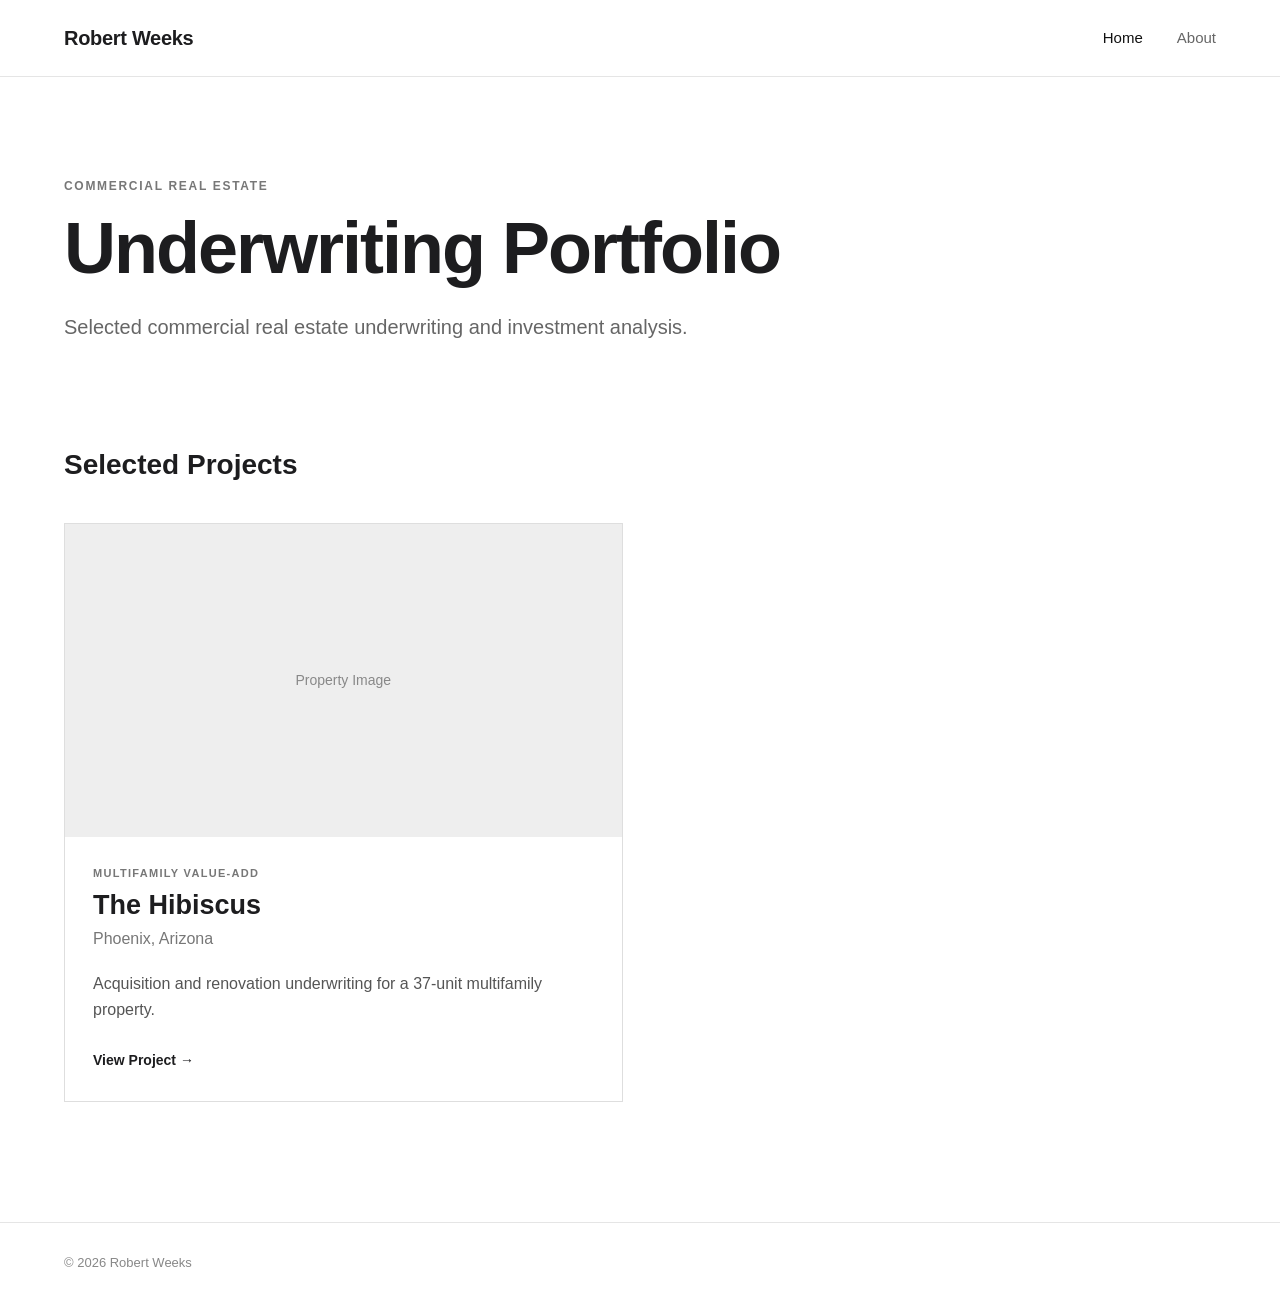
==== index.html @ 33f570c2 "Buils initial portfolio website" ====
<!DOCTYPE html>
<html lang="en">
<head>
    <meta charset="UTF-8">
    <meta name="viewport" content="width=device-width, initial-scale=1.0">

    <title>Robert Weeks | Underwriting Portfolio</title>

    <link rel="stylesheet" href="style.css">
</head>

<body>

    <header class="site-header">
        <div class="container nav-container">

            <a href="index.html" class="logo">Robert Weeks</a>

            <nav>
                <a href="index.html" class="active">Home</a>
                <a href="about.html">About</a>
            </nav>

        </div>
    </header>


    <main>

        <section class="hero">
            <div class="container">

                <p class="eyebrow">Commercial Real Estate</p>

                <h1>Underwriting Portfolio</h1>

                <p class="hero-description">
                    Selected commercial real estate underwriting and investment analysis.
                </p>

            </div>
        </section>


        <section class="projects-section">
            <div class="container">

                <h2>Selected Projects</h2>

                <div class="project-grid">

                    <a href="projects/hibiscus.html" class="project-card">

                        <div class="project-image-placeholder">
                            Property Image
                        </div>

                        <div class="project-info">

                            <p class="project-type">
                                Multifamily Value-Add
                            </p>

                            <h3>The Hibiscus</h3>

                            <p class="project-location">
                                Phoenix, Arizona
                            </p>

                            <p class="project-description">
                                Acquisition and renovation underwriting for a
                                37-unit multifamily property.
                            </p>

                            <span class="view-project">
                                View Project →
                            </span>

                        </div>

                    </a>

                </div>

            </div>
        </section>

    </main>


    <footer>
        <div class="container">
            <p>© 2026 Robert Weeks</p>
        </div>
    </footer>

</body>
</html>
---- style.css ----
/* ------------------------------
   GLOBAL
------------------------------ */

* {
    box-sizing: border-box;
    margin: 0;
    padding: 0;
}

body {
    font-family: Arial, Helvetica, sans-serif;
    color: #1d1d1f;
    background: #ffffff;
    line-height: 1.6;
}

.container {
    width: min(1180px, 90%);
    margin: 0 auto;
}

a {
    color: inherit;
    text-decoration: none;
}


/* ------------------------------
   HEADER
------------------------------ */

.site-header {
    border-bottom: 1px solid #e5e5e5;
    background: #ffffff;
}

.nav-container {
    height: 76px;
    display: flex;
    align-items: center;
    justify-content: space-between;
}

.logo {
    font-size: 20px;
    font-weight: 700;
    letter-spacing: -0.3px;
}

nav {
    display: flex;
    gap: 34px;
}

nav a {
    font-size: 15px;
    color: #666666;
    transition: color 0.2s ease;
}

nav a:hover,
nav a.active {
    color: #111111;
}


/* ------------------------------
   HOME HERO
------------------------------ */

.hero {
    padding: 100px 0 80px;
}

.eyebrow {
    text-transform: uppercase;
    font-size: 12px;
    font-weight: 700;
    letter-spacing: 1.7px;
    color: #777777;
    margin-bottom: 15px;
}

.hero h1 {
    font-size: clamp(42px, 6vw, 72px);
    line-height: 1.05;
    letter-spacing: -2px;
    margin-bottom: 24px;
}

.hero-description {
    max-width: 650px;
    font-size: 20px;
    color: #666666;
}


/* ------------------------------
   PROJECT GRID
------------------------------ */

.projects-section {
    padding: 20px 0 120px;
}

.projects-section h2 {
    font-size: 28px;
    margin-bottom: 35px;
}

.project-grid {
    display: grid;
    grid-template-columns: repeat(2, 1fr);
    gap: 35px;
}

.project-card {
    display: block;
    border: 1px solid #dedede;
    background: #ffffff;
    transition:
        transform 0.2s ease,
        box-shadow 0.2s ease;
}

.project-card:hover {
    transform: translateY(-4px);
    box-shadow: 0 12px 30px rgba(0, 0, 0, 0.08);
}

.project-image-placeholder {
    width: 100%;
    aspect-ratio: 16 / 9;
    background: #eeeeee;
    display: flex;
    align-items: center;
    justify-content: center;
    color: #888888;
    font-size: 14px;
}

.project-card img {
    width: 100%;
    aspect-ratio: 16 / 9;
    object-fit: cover;
    display: block;
}

.project-info {
    padding: 28px;
}

.project-type {
    font-size: 11px;
    font-weight: 700;
    letter-spacing: 1.3px;
    text-transform: uppercase;
    color: #777777;
    margin-bottom: 7px;
}

.project-info h3 {
    font-size: 27px;
    line-height: 1.2;
    margin-bottom: 4px;
}

.project-location {
    color: #777777;
    margin-bottom: 20px;
}

.project-description {
    color: #555555;
    margin-bottom: 25px;
}

.view-project {
    font-size: 14px;
    font-weight: 700;
}


/* ------------------------------
   ABOUT
------------------------------ */

.about-section {
    padding: 100px 0 140px;
}

.about-content {
    max-width: 760px;
}

.about-content h1 {
    font-size: 52px;
    letter-spacing: -1.5px;
    margin-bottom: 35px;
}

.about-content p {
    font-size: 18px;
    color: #4f4f4f;
    margin-bottom: 22px;
}


/* ------------------------------
   PROJECT DETAIL PAGE
------------------------------ */

.project-hero {
    padding: 80px 0 45px;
}

.project-hero h1 {
    font-size: clamp(44px, 6vw, 70px);
    line-height: 1.05;
    letter-spacing: -2px;
    margin-bottom: 12px;
}

.project-subtitle {
    font-size: 20px;
    color: #666666;
}

.project-cover {
    margin-top: 50px;
}

.project-cover img {
    display: block;
    width: 100%;
    max-height: 700px;
    object-fit: cover;
}

.project-detail-placeholder {
    width: 100%;
    aspect-ratio: 16 / 8;
    background: #eeeeee;
    display: flex;
    align-items: center;
    justify-content: center;
    color: #888888;
}


.project-summary {
    padding: 75px 0;
}

.project-summary-grid {
    display: grid;
    grid-template-columns: 1fr 2fr;
    gap: 80px;
}

.section-label {
    font-size: 12px;
    font-weight: 700;
    text-transform: uppercase;
    letter-spacing: 1.5px;
    color: #777777;
}

.project-summary-text {
    font-size: 19px;
    color: #444444;
}

.project-summary-text p {
    margin-bottom: 20px;
}


/* ------------------------------
   MODEL IMAGES
------------------------------ */

.model-section {
    padding: 60px 0 100px;
    background: #f6f6f6;
}

.model-section h2 {
    font-size: 32px;
    margin-bottom: 40px;
}

.model-image {
    margin-bottom: 50px;
}

.model-image img {
    width: 100%;
    display: block;
    border: 1px solid #dddddd;
    background: #ffffff;
}

.model-placeholder {
    min-height: 500px;
    background: #ffffff;
    border: 1px solid #dddddd;
    display: flex;
    align-items: center;
    justify-content: center;
    color: #888888;
}


/* ------------------------------
   DOWNLOADS
------------------------------ */

.download-section {
    padding: 90px 0;
    text-align: center;
}

.download-section h2 {
    font-size: 32px;
    margin-bottom: 15px;
}

.download-section p {
    color: #666666;
    margin-bottom: 30px;
}

.download-buttons {
    display: flex;
    justify-content: center;
    gap: 15px;
}

.button {
    display: inline-block;
    padding: 13px 24px;
    background: #1d1d1f;
    color: #ffffff;
    font-size: 14px;
    font-weight: 700;
    border: 1px solid #1d1d1f;
    transition: all 0.2s ease;
}

.button:hover {
    background: #ffffff;
    color: #1d1d1f;
}

.button-secondary {
    background: #ffffff;
    color: #1d1d1f;
}


/* ------------------------------
   FOOTER
------------------------------ */

footer {
    border-top: 1px solid #e5e5e5;
    padding: 30px 0;
    color: #888888;
    font-size: 13px;
}


/* ------------------------------
   MOBILE
------------------------------ */

@media (max-width: 750px) {

    .hero {
        padding: 70px 0 60px;
    }

    .project-grid {
        grid-template-columns: 1fr;
    }

    .project-summary-grid {
        grid-template-columns: 1fr;
        gap: 25px;
    }

    .download-buttons {
        flex-direction: column;
    }

    .button {
        width: 100%;
    }

    nav {
        gap: 20px;
    }

}
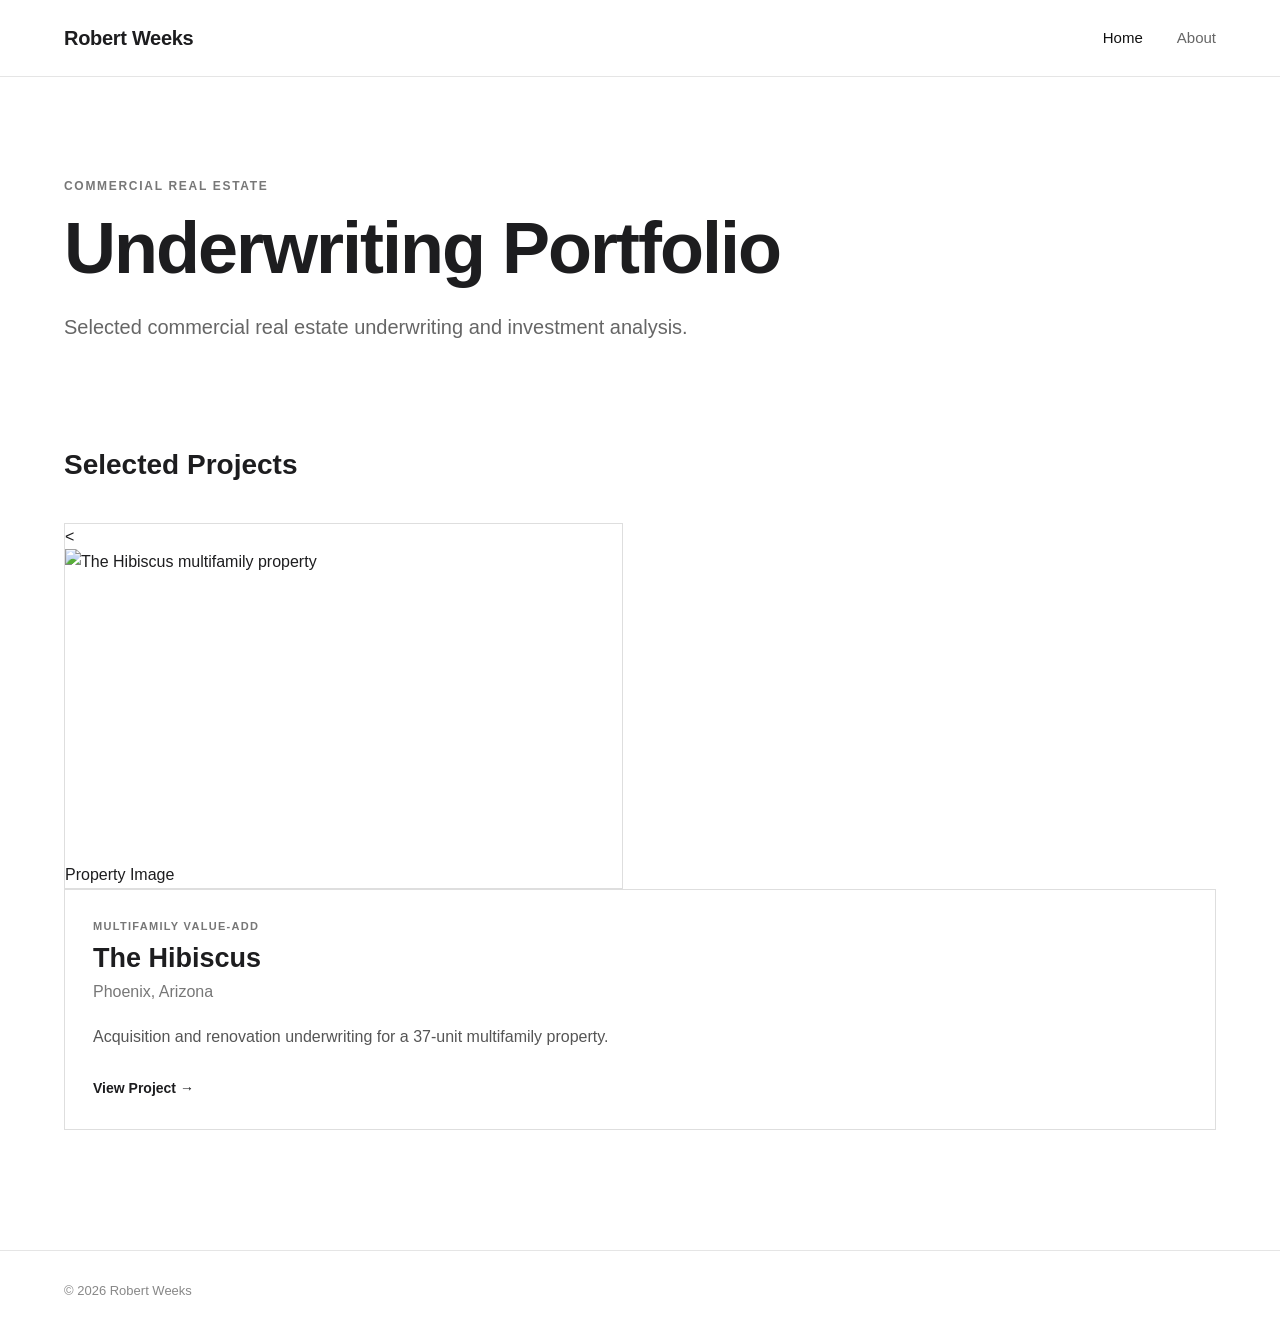
==== commit 14bb39b2: "Hibiscus Cover Image" ====
--- a/index.html
+++ b/index.html
@@ -51,7 +51,7 @@
 
                     <a href="projects/hibiscus.html" class="project-card">
 
-                        <div class="project-image-placeholder">
+                        <<img src="images/hibiscus/cover.jpg" alt="The Hibiscus multifamily property">
                             Property Image
                         </div>
 
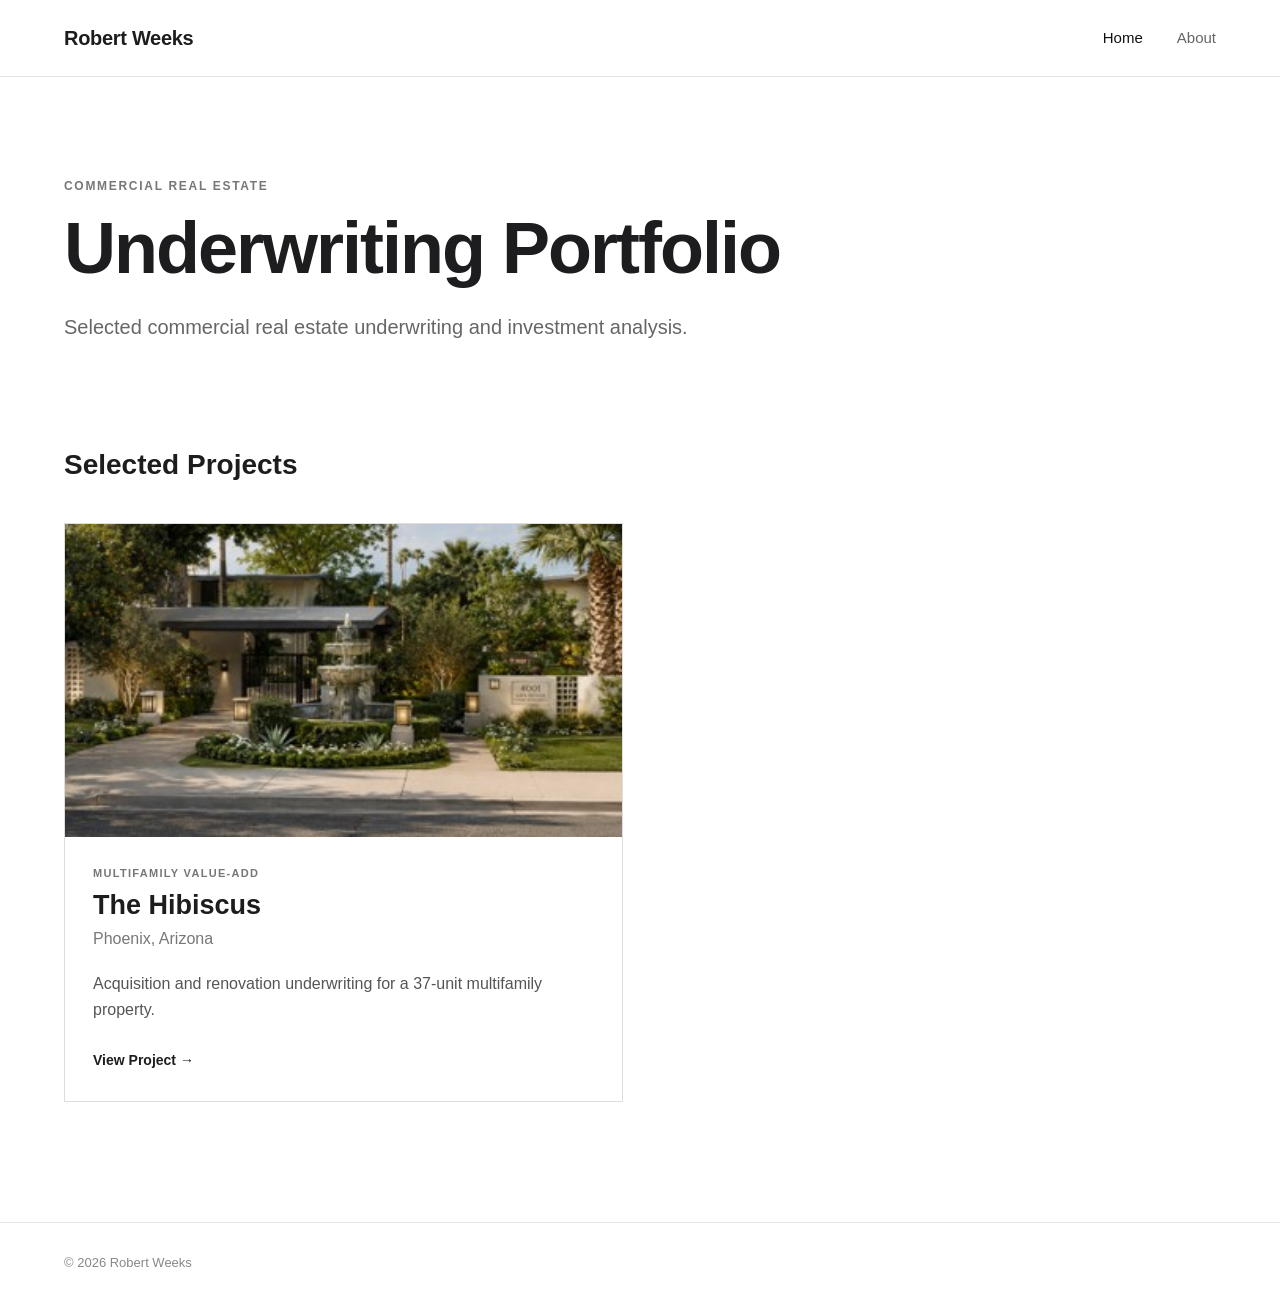
==== commit 3f0b2923: "update" ====
--- a/index.html
+++ b/index.html
@@ -51,10 +51,8 @@
 
                     <a href="projects/hibiscus.html" class="project-card">
 
-                        <<img src="images/hibiscus/cover.jpg" alt="The Hibiscus multifamily property">
-                            Property Image
-                        </div>
-
+                        <img src="images/hibiscus/hibiscus-cover.jpg" alt="The Hibiscus multifamily property">
+            
                         <div class="project-info">
 
                             <p class="project-type">
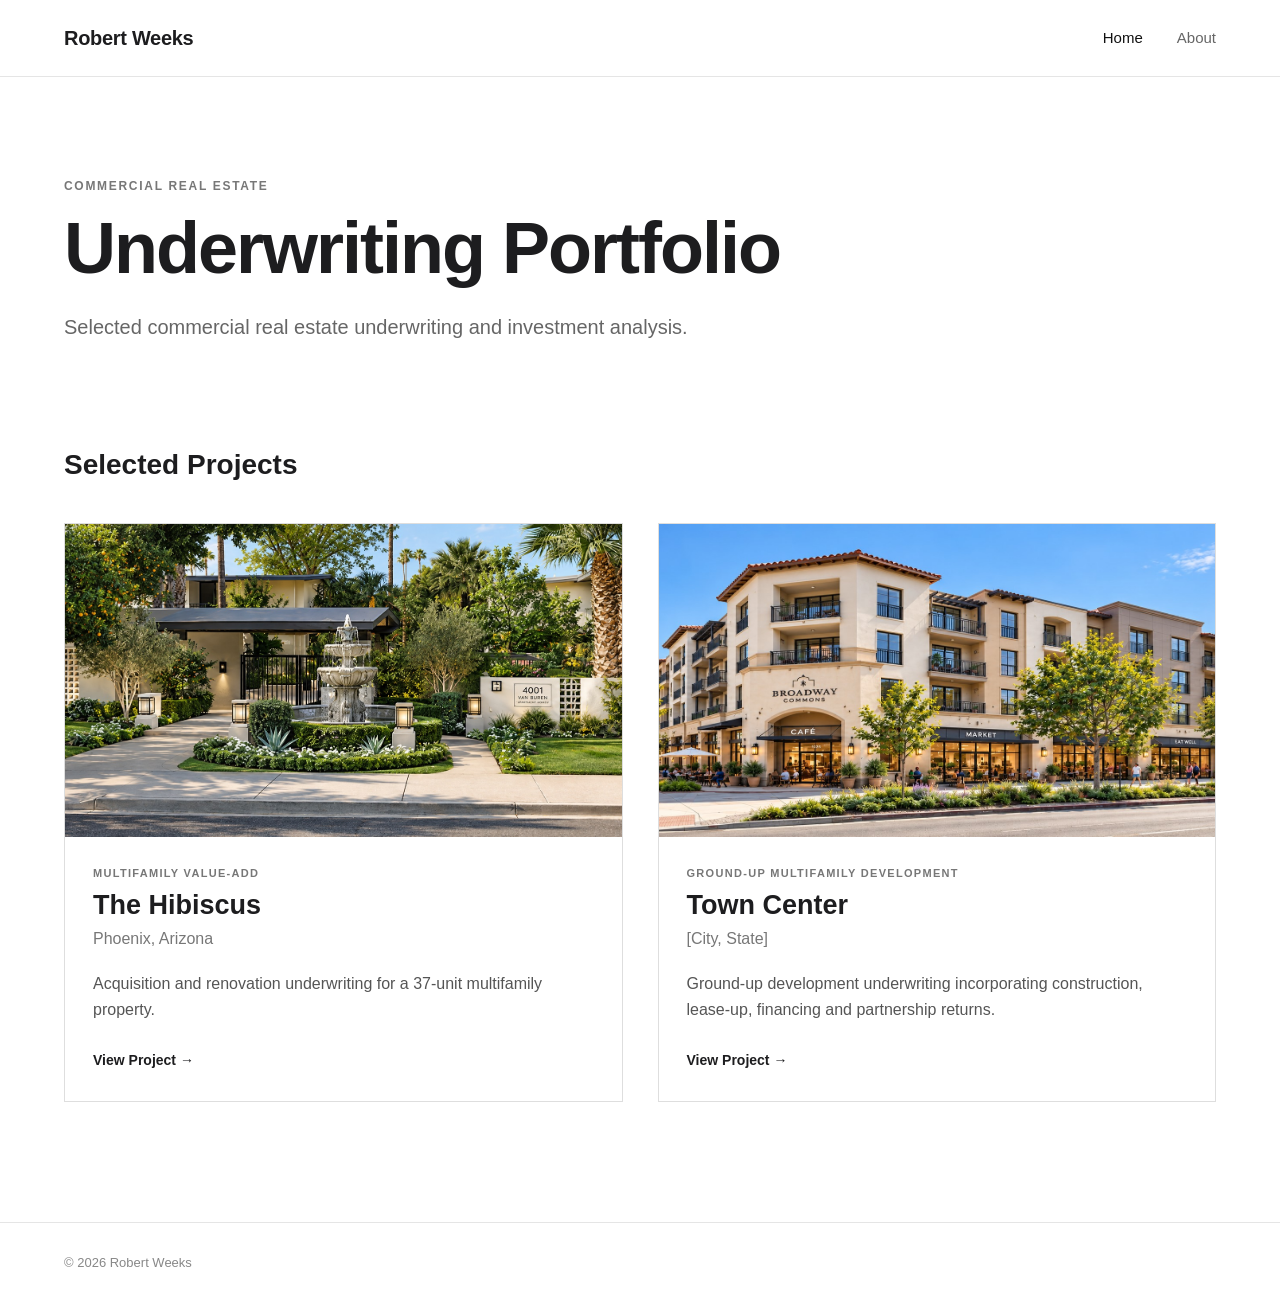
==== commit 31b88d3f: "town-center" ====
--- a/index.html
+++ b/index.html
@@ -77,6 +77,35 @@
                         </div>
 
                     </a>
+                    <a href="projects/town-center.html" class="project-card">
+
+    <img src="images/town-center/town-center-cover.jpg"
+         alt="Town Center multifamily development">
+
+    <div class="project-info">
+
+        <p class="project-type">
+            Ground-Up Multifamily Development
+        </p>
+
+        <h3>Town Center</h3>
+
+        <p class="project-location">
+            [City, State]
+        </p>
+
+        <p class="project-description">
+            Ground-up development underwriting incorporating construction,
+            lease-up, financing and partnership returns.
+        </p>
+
+        <span class="view-project">
+            View Project →
+        </span>
+
+    </div>
+
+</a>
 
                 </div>
 
@@ -94,3 +123,4 @@
 
 </body>
 </html>
+
--- a/style.css
+++ b/style.css
@@ -318,10 +318,11 @@
 ------------------------------ */
 
 .download-section {
-    padding: 90px 0;
-    text-align: center;
-}
-
+    padding: 45px 0 55px;
+    border-top: 1px solid #eeeeee;
+    border-bottom: 1px solid #eeeeee;
+    text-align: left;
+}
 .download-section h2 {
     font-size: 32px;
     margin-bottom: 15px;
@@ -334,7 +335,7 @@
 
 .download-buttons {
     display: flex;
-    justify-content: center;
+    justify-content: flex-start;
     gap: 15px;
 }
 
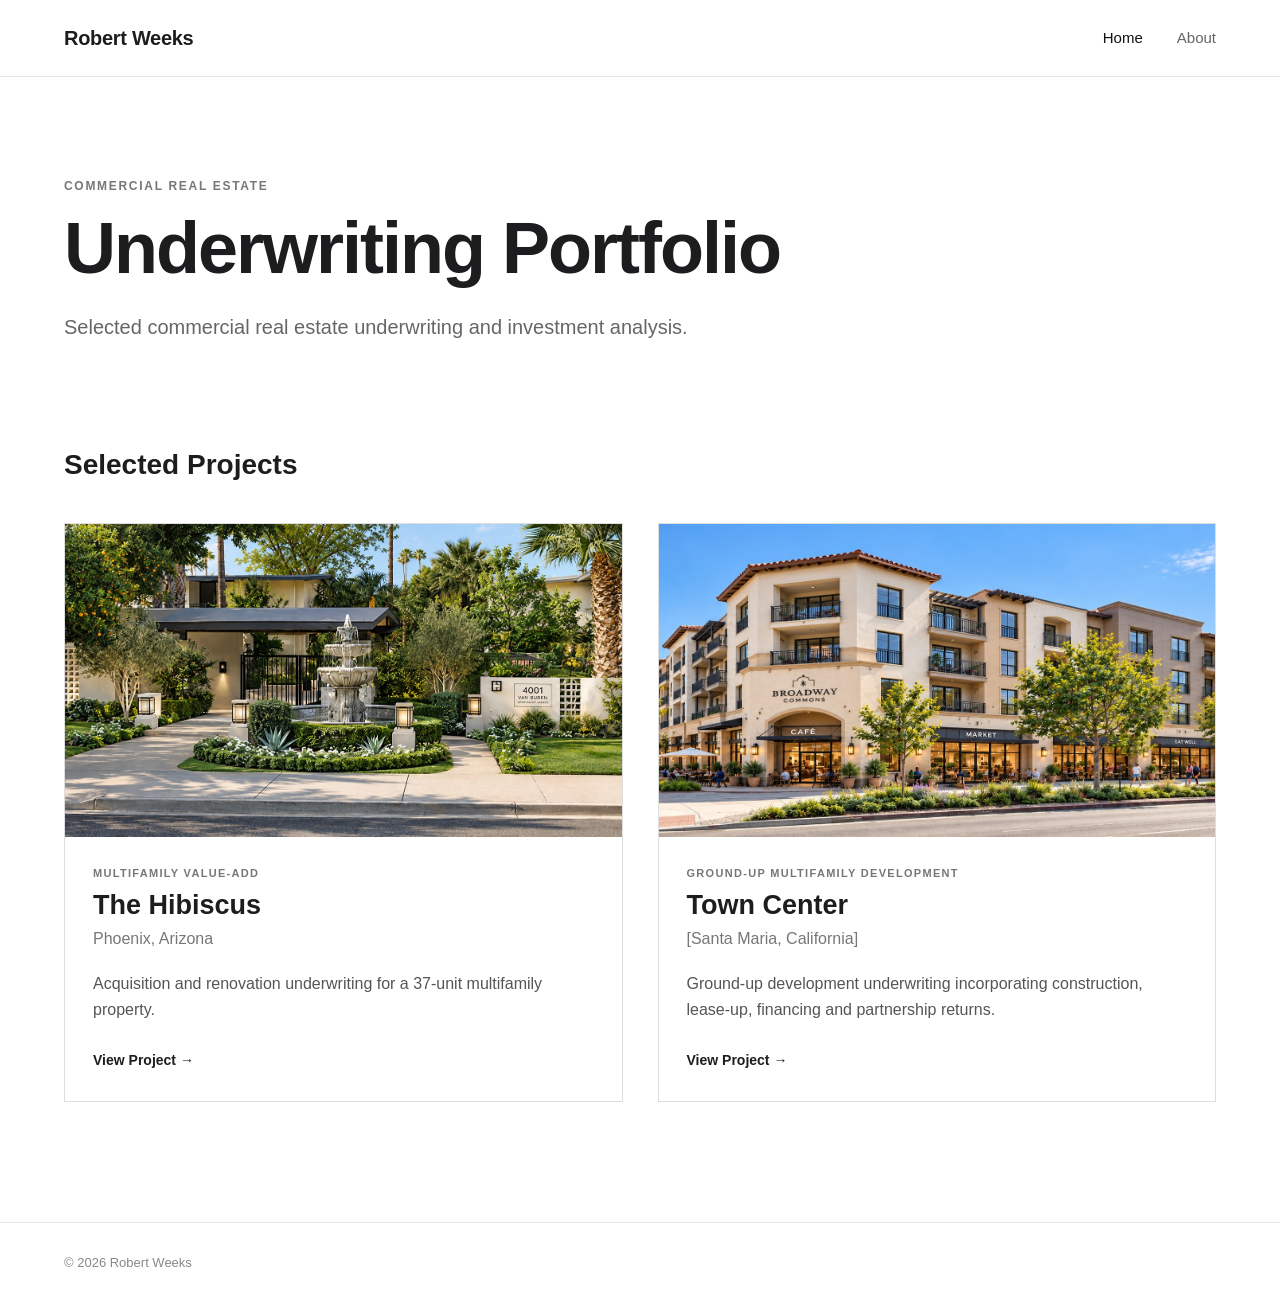
==== commit 725bbaa7: "town center address" ====
--- a/index.html
+++ b/index.html
@@ -91,7 +91,7 @@
         <h3>Town Center</h3>
 
         <p class="project-location">
-            [City, State]
+            [Santa Maria, California]
         </p>
 
         <p class="project-description">
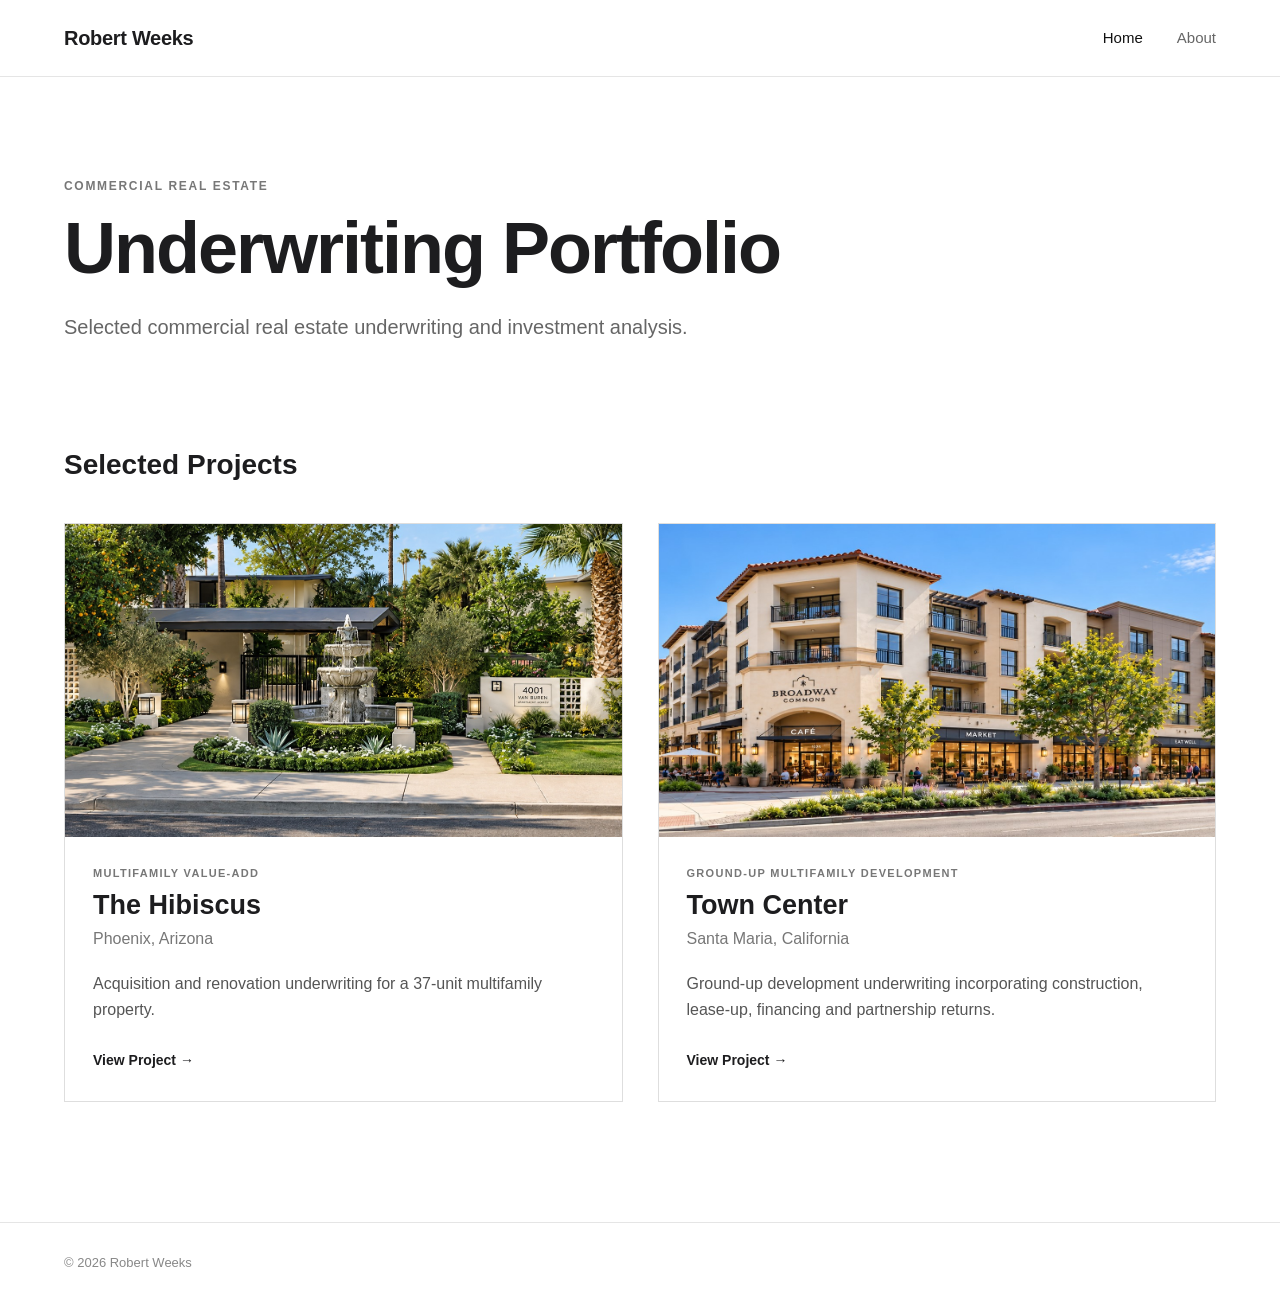
==== commit 3c80e4e1: "Update index.html" ====
--- a/index.html
+++ b/index.html
@@ -91,7 +91,7 @@
         <h3>Town Center</h3>
 
         <p class="project-location">
-            [Santa Maria, California]
+            Santa Maria, California
         </p>
 
         <p class="project-description">
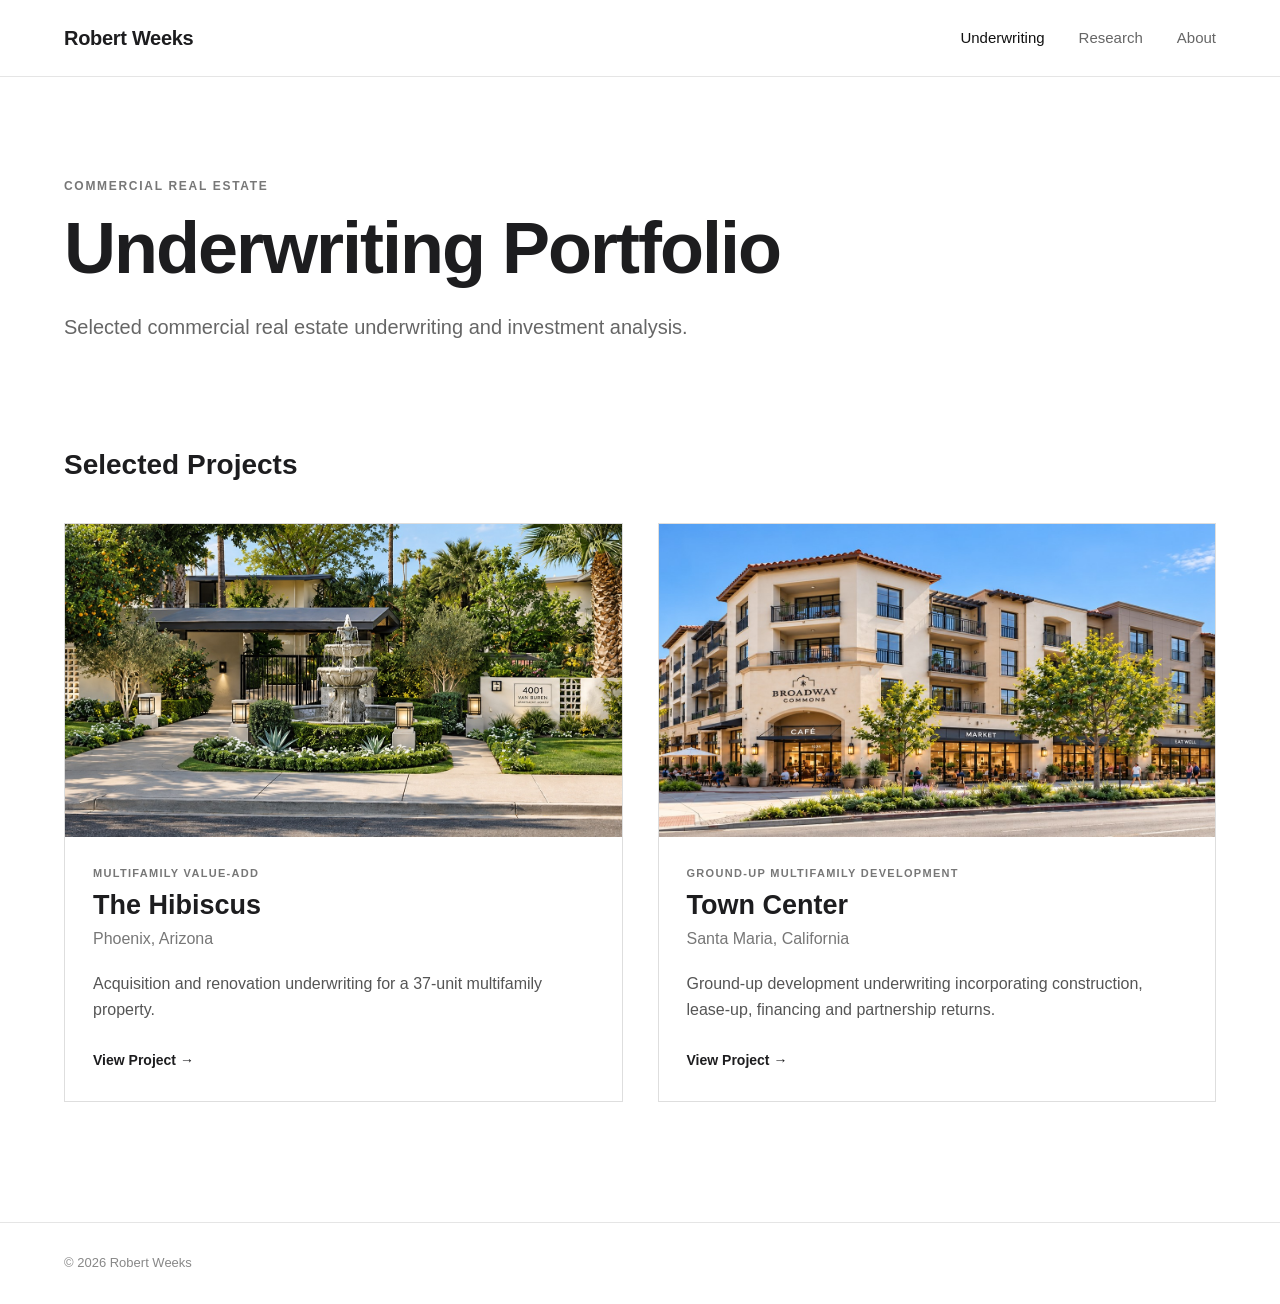
==== commit cca35494: "save all" ====
--- a/index.html
+++ b/index.html
@@ -17,9 +17,10 @@
             <a href="index.html" class="logo">Robert Weeks</a>
 
             <nav>
-                <a href="index.html" class="active">Home</a>
-                <a href="about.html">About</a>
-            </nav>
+    <a href="index.html" class="active">Underwriting</a>
+    <a href="research.html">Research</a>
+    <a href="about.html">About</a>
+</nav>
 
         </div>
     </header>
--- a/style.css
+++ b/style.css
@@ -372,7 +372,74 @@
     font-size: 13px;
 }
 
-
+/* ------------------------------
+   RESEARCH
+------------------------------ */
+
+.research-hero {
+    padding: 100px 0 70px;
+}
+
+.research-hero h1 {
+    font-size: clamp(42px, 6vw, 72px);
+    line-height: 1.05;
+    letter-spacing: -2px;
+    margin-bottom: 24px;
+}
+
+.research-description {
+    max-width: 650px;
+    font-size: 20px;
+    color: #666666;
+}
+
+.research-section {
+    padding: 10px 0 120px;
+}
+
+.research-group {
+    margin-bottom: 80px;
+}
+
+.research-group:last-child {
+    margin-bottom: 0;
+}
+
+.research-group h2 {
+    font-size: 28px;
+    margin-bottom: 30px;
+}
+
+.research-grid {
+    display: grid;
+    grid-template-columns: repeat(2, 1fr);
+    column-gap: 70px;
+    row-gap: 0;
+    border-top: 1px solid #e5e5e5;
+}
+
+.research-item {
+    padding: 26px 0 28px;
+    border-bottom: 1px solid #e5e5e5;
+}
+
+.research-item h3 {
+    font-size: 19px;
+    line-height: 1.35;
+    margin-bottom: 8px;
+    font-weight: 600;
+}
+
+.research-item a {
+    font-size: 14px;
+    font-weight: 700;
+    color: #555555;
+    transition: color 0.2s ease;
+}
+
+.research-item a:hover {
+    color: #111111;
+}
 /* ------------------------------
    MOBILE
 ------------------------------ */
@@ -403,5 +470,15 @@
     nav {
         gap: 20px;
     }
-
+    .research-grid {
+        grid-template-columns: 1fr;
+    }
+
+    .research-hero {
+        padding: 70px 0 55px;
+    }
+
+    .research-group {
+        margin-bottom: 60px;
+    }
 }
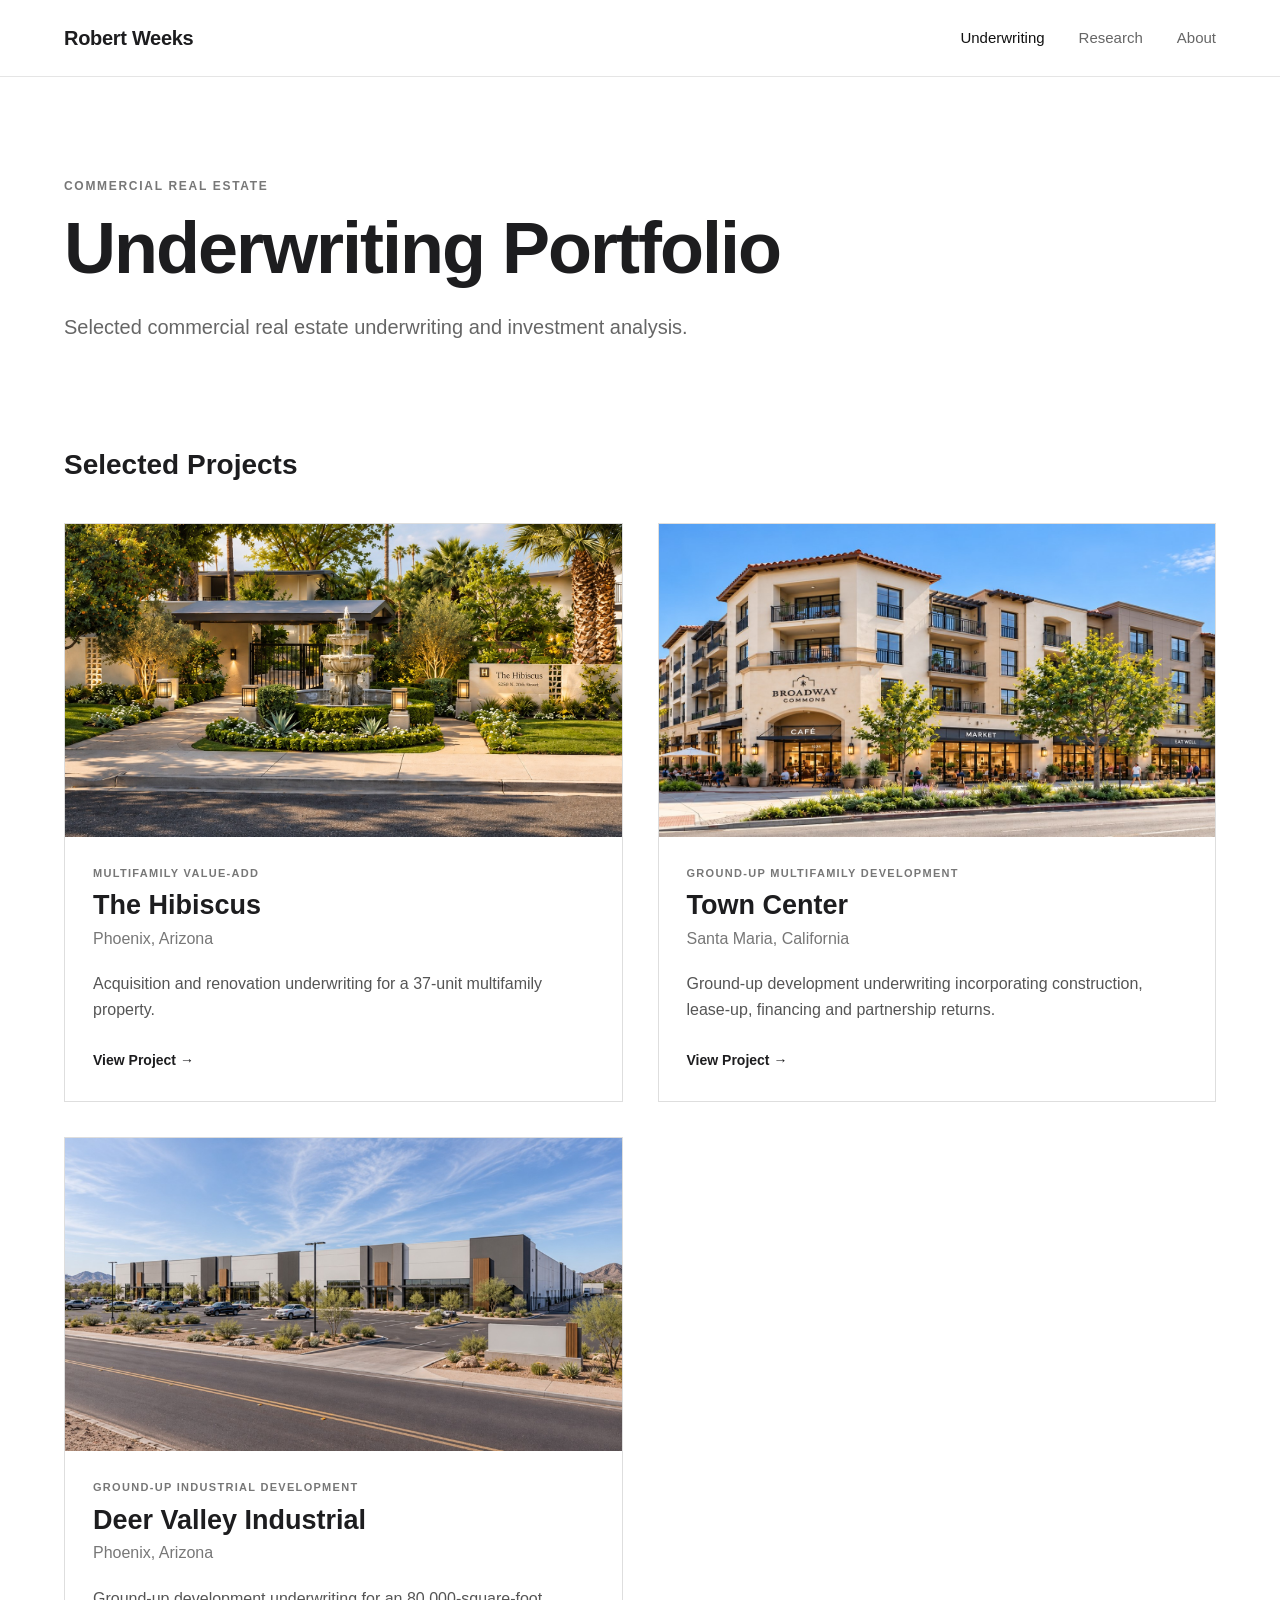
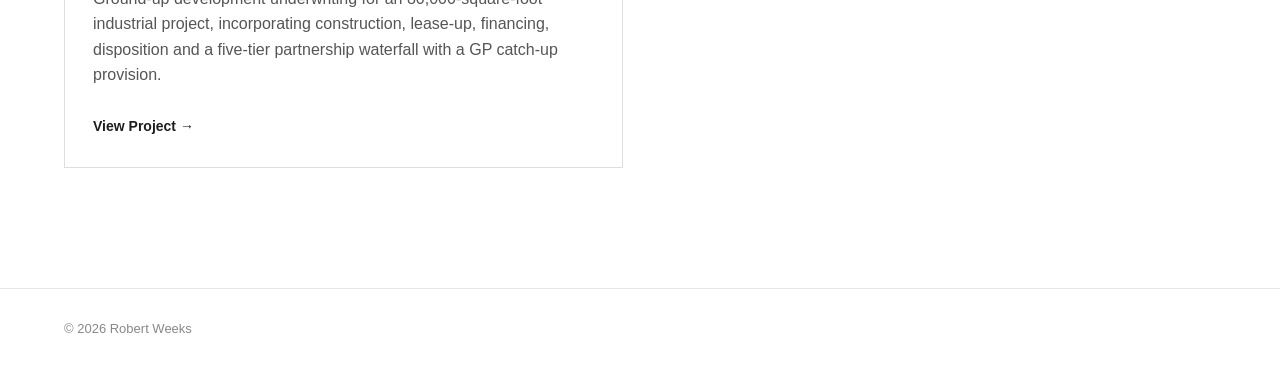
==== commit 31a192aa: "deer valley industrial" ====
--- a/index.html
+++ b/index.html
@@ -108,6 +108,42 @@
 
 </a>
 
+<!-- DEER VALLEY INDUSTRIAL -->
+
+<a href="projects/deer-valley-industrial.html" class="project-card">
+
+    <img
+        src="images/deer-valley-industrial/dv-cover.jpg"
+        alt="Deer Valley industrial development"
+    >
+
+    <div class="project-info">
+
+        <p class="project-type">
+            Ground-Up Industrial Development
+        </p>
+
+        <h3>Deer Valley Industrial</h3>
+
+        <p class="project-location">
+            Phoenix, Arizona
+        </p>
+
+        <p class="project-description">
+            Ground-up development underwriting for an
+    80,000-square-foot industrial project, incorporating
+    construction, lease-up, financing, disposition and
+    a five-tier partnership waterfall with a GP catch-up provision.
+        </p>
+
+        <span class="view-project">
+            View Project →
+        </span>
+
+    </div>
+
+</a>
+
                 </div>
 
             </div>
--- a/style.css
+++ b/style.css
@@ -187,17 +187,37 @@
 ------------------------------ */
 
 .about-section {
-    padding: 100px 0 140px;
+    padding: 90px 0 120px;
+}
+
+.about-layout {
+    display: flex;
+    align-items: flex-start;
+    gap: 40px;
+    max-width: 900px;
+}
+
+.about-photo-wrap {
+    flex: 0 0 220px;
+}
+
+.about-photo {
+    width: 220px;
+    height: auto;
+    display: block;
+    border-radius: 16px;
+    border: 1px solid #e3e3e3;
 }
 
 .about-content {
-    max-width: 760px;
+    flex: 1;
+    max-width: 620px;
 }
 
 .about-content h1 {
     font-size: 52px;
     letter-spacing: -1.5px;
-    margin-bottom: 35px;
+    margin-bottom: 28px;
 }
 
 .about-content p {
@@ -398,7 +418,10 @@
 }
 
 .research-group {
-    margin-bottom: 80px;
+    background: #f6f8fa;
+    border: 1px solid #e3e7eb;
+    padding: 30px 30px 28px;
+    margin-bottom: 38px;
 }
 
 .research-group:last-child {
@@ -407,20 +430,26 @@
 
 .research-group h2 {
     font-size: 28px;
-    margin-bottom: 30px;
+    line-height: 1.2;
+    margin-bottom: 26px;
+    padding-bottom: 16px;
+    border-bottom: 1px solid #cfd5db;
 }
 
 .research-grid {
     display: grid;
     grid-template-columns: repeat(2, 1fr);
-    column-gap: 70px;
-    row-gap: 0;
-    border-top: 1px solid #e5e5e5;
+    gap: 18px;
 }
 
 .research-item {
-    padding: 26px 0 28px;
-    border-bottom: 1px solid #e5e5e5;
+    background: #ffffff;
+    border: 1px solid #dde2e6;
+    padding: 20px 22px;
+    min-height: 105px;
+    display: flex;
+    flex-direction: column;
+    justify-content: center;
 }
 
 .research-item h3 {
@@ -431,6 +460,7 @@
 }
 
 .research-item a {
+    width: fit-content;
     font-size: 14px;
     font-weight: 700;
     color: #555555;
@@ -470,6 +500,7 @@
     nav {
         gap: 20px;
     }
+
     .research-grid {
         grid-template-columns: 1fr;
     }
@@ -479,6 +510,58 @@
     }
 
     .research-group {
-        margin-bottom: 60px;
-    }
-}+        padding: 24px 20px;
+        margin-bottom: 30px;
+    }
+
+    .research-group h2 {
+        font-size: 24px;
+    }
+ .about-layout {
+        flex-direction: column;
+        gap: 24px;
+    }
+
+    .about-photo-wrap {
+        flex: none;
+    }
+
+    .about-photo {
+        width: 180px;
+    }
+}
+
+/* ------------------------------
+   PROJECT MODEL HEADINGS
+------------------------------ */
+
+.model-image h3 {
+    font-size: 23px;
+    font-weight: 700;
+    line-height: 1.3;
+    margin-bottom: 18px;
+}
+
+
+/* ------------------------------
+   DEER VALLEY UNDERWRITING
+------------------------------ */
+
+.underwriting-gallery {
+    margin-bottom: 50px;
+}
+
+.underwriting-images {
+    display: flex;
+    flex-direction: column;
+    gap: 5px;
+}
+
+.underwriting-images img {
+    display: block;
+    width: 100%;
+    height: auto;
+    margin: 0;
+    border: 1px solid #dddddd;
+    background: #ffffff;
+}
